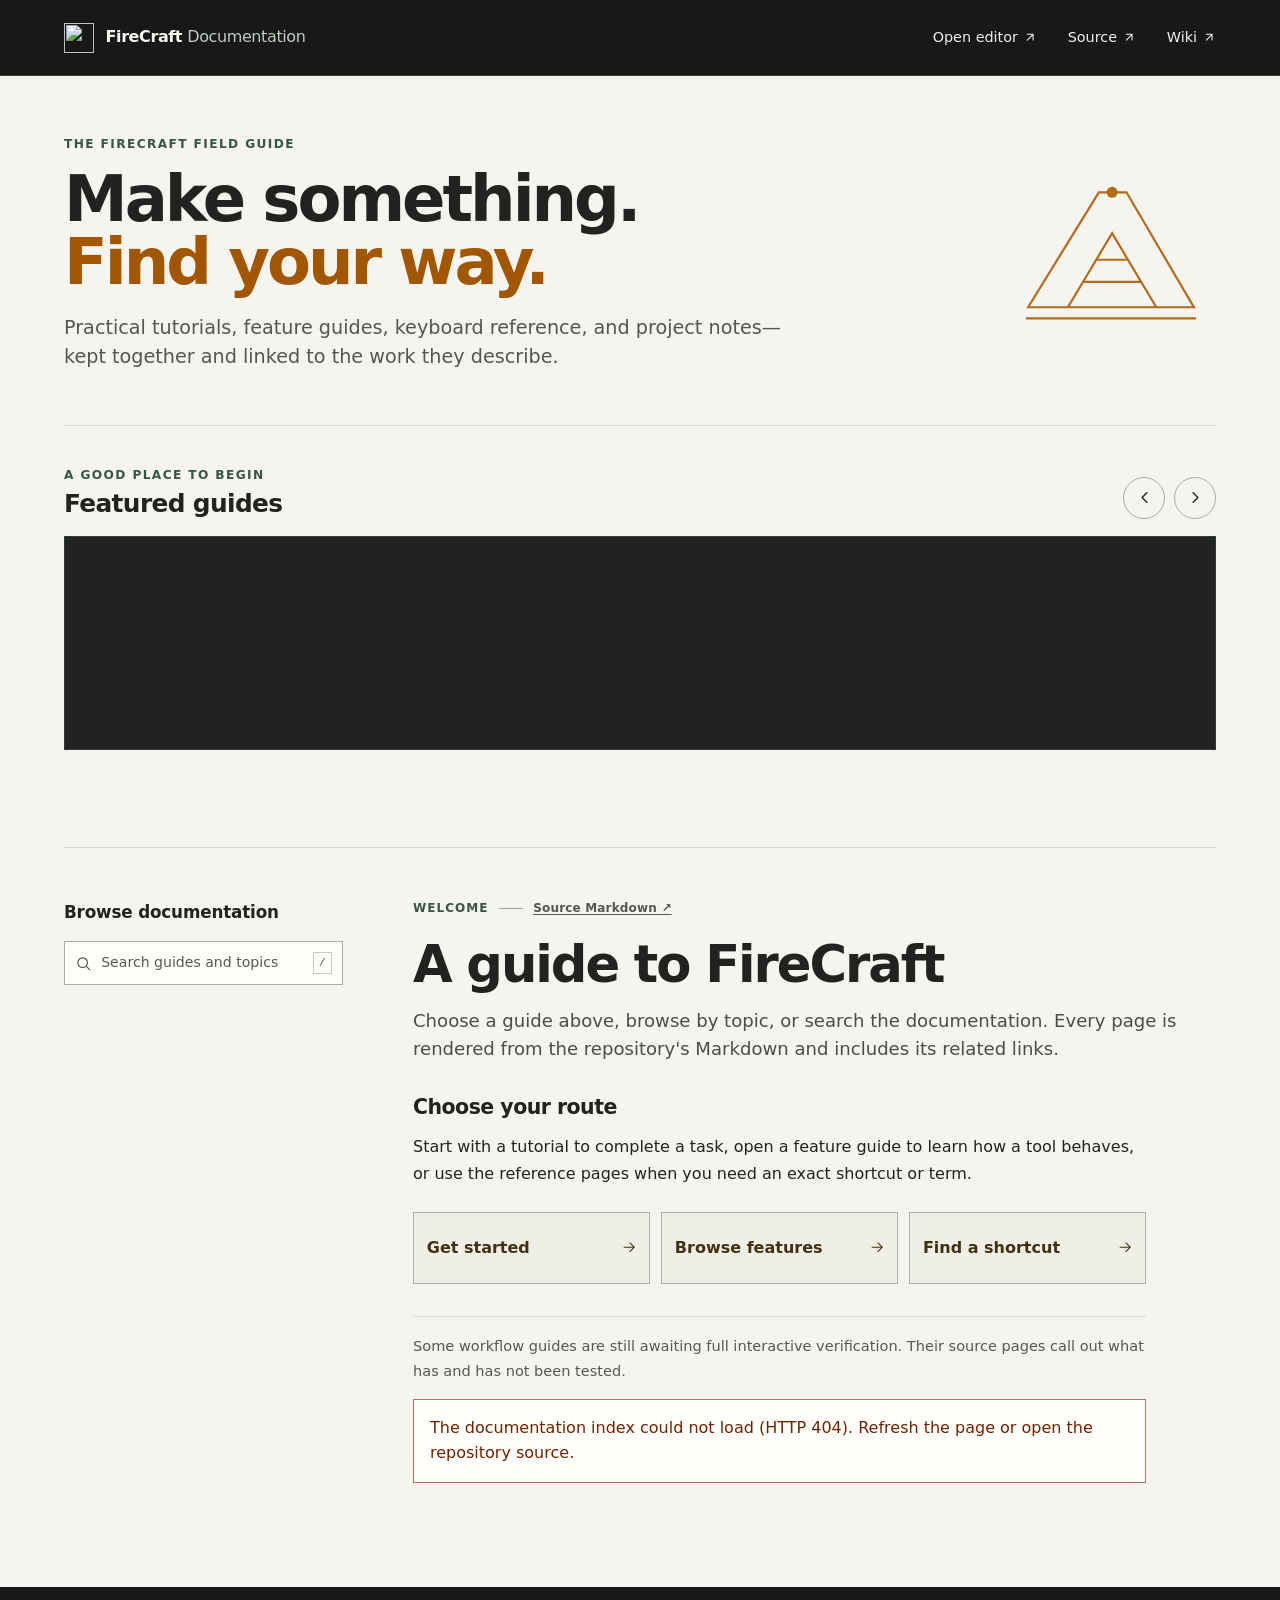
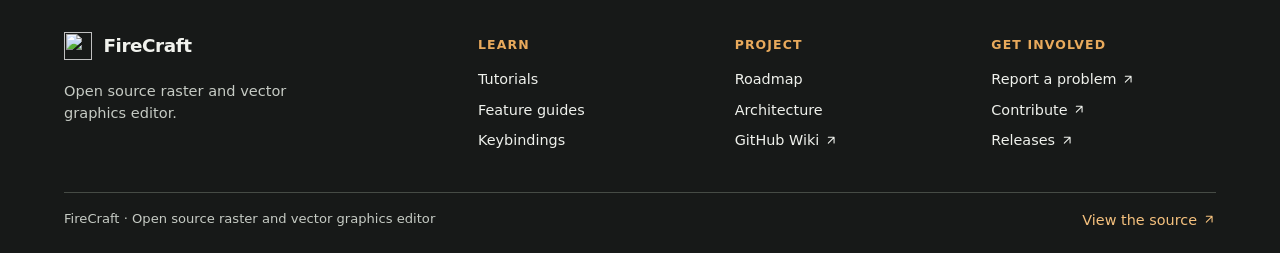
==== docs/site/index.html @ 90341ab9 "feat(docs): publish searchable documentation site" ====
<!doctype html>
<html lang="en">
<head>
  <meta charset="utf-8">
  <meta name="viewport" content="width=device-width, initial-scale=1">
  <meta name="theme-color" content="#171918">
  <meta name="description" content="Browse FireCraft tutorials, feature guides, reference, roadmap, and engineering documentation.">
  <title>FireCraft Documentation</title>
  <link rel="icon" href="../favicon.png" type="image/png">
  <link rel="stylesheet" href="site.css">
  <script type="module" src="site.js"></script>
</head>
<body>
  <a class="skip-link" href="#article">Skip to documentation</a>
  <header class="topbar">
    <a class="brand" href="./" aria-label="FireCraft Documentation home">
      <img src="../favicon.png" alt="" width="30" height="30">
      <span>FireCraft <span class="brand-light">Documentation</span></span>
    </a>
    <nav class="top-links" aria-label="Main navigation">
      <a href="../">Open editor <svg class="arrow-icon" viewBox="0 0 20 20" aria-hidden="true"><path d="M6 14 14 6M6 6h8v8"/></svg></a>
      <a href="https://github.com/aliasfoxkde/FireCraft-CraftAnything-Experiment">Source <svg class="arrow-icon" viewBox="0 0 20 20" aria-hidden="true"><path d="M6 14 14 6M6 6h8v8"/></svg></a>
      <a href="https://github.com/aliasfoxkde/FireCraft-CraftAnything-Experiment/wiki">Wiki <svg class="arrow-icon" viewBox="0 0 20 20" aria-hidden="true"><path d="M6 14 14 6M6 6h8v8"/></svg></a>
    </nav>
  </header>

  <main>
    <section class="intro" aria-labelledby="page-title">
      <div class="intro-copy">
        <p class="eyebrow">The FireCraft field guide</p>
        <h1 id="page-title">Make something.<br><span>Find your way.</span></h1>
        <p class="intro-lede">Practical tutorials, feature guides, keyboard reference, and project notes—kept together and linked to the work they describe.</p>
      </div>
      <div class="intro-mark" aria-hidden="true">
        <svg viewBox="0 0 190 150" role="presentation">
          <path d="M20 126 84 22h25l61 104H20Z" fill="none" stroke="currentColor" stroke-width="2"/>
          <path d="m56 126 40-67 40 67M70 103h52M82 83h29" fill="none" stroke="currentColor" stroke-width="2"/>
          <circle cx="96" cy="22" r="5" fill="currentColor"/>
          <path d="M18 136h154" stroke="currentColor" stroke-width="2"/>
        </svg>
      </div>
    </section>

    <section class="featured" aria-labelledby="featured-title">
      <div class="section-heading">
        <div><p class="eyebrow">A good place to begin</p><h2 id="featured-title">Featured guides</h2></div>
        <div class="carousel-controls" aria-label="Featured guide controls">
          <button id="previous-slide" class="round-button" type="button" aria-label="Previous featured guide">
            <svg viewBox="0 0 24 24" aria-hidden="true"><path d="m15 18-6-6 6-6"/></svg>
          </button>
          <button id="next-slide" class="round-button" type="button" aria-label="Next featured guide">
            <svg viewBox="0 0 24 24" aria-hidden="true"><path d="m9 18 6-6-6-6"/></svg>
          </button>
        </div>
      </div>
      <div class="carousel" id="featured-carousel" tabindex="0" aria-roledescription="carousel" aria-label="Featured documentation">
        <div class="slide-stage" id="slide-stage" aria-live="polite" aria-atomic="true"></div>
        <div class="carousel-footer">
          <div id="slide-dots" class="slide-dots" aria-label="Choose featured guide"></div>
          <span id="slide-count" class="slide-count"></span>
        </div>
      </div>
    </section>

    <div class="docs-layout">
      <aside class="sidebar" aria-label="Documentation navigation">
        <div class="sidebar-heading"><h2>Browse documentation</h2><span id="page-total" class="page-total"></span></div>
        <label class="search-box" for="doc-search">
          <svg viewBox="0 0 24 24" aria-hidden="true"><circle cx="10.8" cy="10.8" r="6.8"/><path d="m16 16 5 5"/></svg>
          <input id="doc-search" type="search" placeholder="Search guides and topics" autocomplete="off">
          <kbd>/</kbd>
        </label>
        <nav id="doc-navigation" class="doc-navigation" aria-label="Documentation pages"></nav>
        <p id="empty-search" class="empty-search" hidden>No pages match that search. Try a feature name or browse a section.</p>
      </aside>

      <article id="article" class="article" tabindex="-1" aria-labelledby="article-title">
        <div class="article-meta"><span id="article-section">Welcome</span><span class="meta-rule"></span><a id="article-source" href="https://github.com/aliasfoxkde/FireCraft-CraftAnything-Experiment/blob/main/docs/README.md" target="_blank" rel="noopener noreferrer">Source Markdown ↗</a></div>
        <h2 id="article-title">A guide to FireCraft</h2>
        <p class="article-lede">Choose a guide above, browse by topic, or search the documentation. Every page is rendered from the repository's Markdown and includes its related links.</p>
        <div id="article-content" class="prose welcome-content">
          <h3>Choose your route</h3>
          <p>Start with a tutorial to complete a task, open a feature guide to learn how a tool behaves, or use the reference pages when you need an exact shortcut or term.</p>
          <div class="welcome-links">
            <a href="#doc=docs/tutorials/getting-started.md" data-doc="docs/tutorials/getting-started.md">Get started <svg class="arrow-icon" viewBox="0 0 20 20" aria-hidden="true"><path d="M3 10h14m-6-6 6 6-6 6"/></svg></a>
            <a href="#doc=docs/features/README.md" data-doc="docs/features/README.md">Browse features <svg class="arrow-icon" viewBox="0 0 20 20" aria-hidden="true"><path d="M3 10h14m-6-6 6 6-6 6"/></svg></a>
            <a href="#doc=docs/tutorials/keybindings.md" data-doc="docs/tutorials/keybindings.md">Find a shortcut <svg class="arrow-icon" viewBox="0 0 20 20" aria-hidden="true"><path d="M3 10h14m-6-6 6 6-6 6"/></svg></a>
          </div>
          <p class="source-note">Some workflow guides are still awaiting full interactive verification. Their source pages call out what has and has not been tested.</p>
        </div>
        <div id="article-loading" class="article-loading" role="status" hidden>Loading this page…</div>
        <div id="article-error" class="article-error" role="alert" hidden>This page did not load. Use the source link to open it on GitHub.</div>
      </article>
    </div>
  </main>

  <footer class="footer">
    <div class="footer-main">
      <div class="footer-brand"><a class="brand" href="./"><img src="../favicon.png" alt="" width="28" height="28"><span>FireCraft</span></a><p>Open source raster and vector graphics editor.</p></div>
      <div class="footer-column"><h2>Learn</h2><a href="#doc=docs/tutorials/README.md" data-doc="docs/tutorials/README.md">Tutorials</a><a href="#doc=docs/features/README.md" data-doc="docs/features/README.md">Feature guides</a><a href="#doc=docs/tutorials/keybindings.md" data-doc="docs/tutorials/keybindings.md">Keybindings</a></div>
      <div class="footer-column"><h2>Project</h2><a href="#doc=docs/PRODUCT_ROADMAP.md" data-doc="docs/PRODUCT_ROADMAP.md">Roadmap</a><a href="#doc=docs/architecture.md" data-doc="docs/architecture.md">Architecture</a><a href="https://github.com/aliasfoxkde/FireCraft-CraftAnything-Experiment/wiki">GitHub Wiki <svg class="arrow-icon" viewBox="0 0 20 20" aria-hidden="true"><path d="M6 14 14 6M6 6h8v8"/></svg></a></div>
      <div class="footer-column"><h2>Get involved</h2><a href="https://github.com/aliasfoxkde/FireCraft-CraftAnything-Experiment/issues/new/choose">Report a problem <svg class="arrow-icon" viewBox="0 0 20 20" aria-hidden="true"><path d="M6 14 14 6M6 6h8v8"/></svg></a><a href="https://github.com/aliasfoxkde/FireCraft-CraftAnything-Experiment/blob/main/.github/CONTRIBUTING.md">Contribute <svg class="arrow-icon" viewBox="0 0 20 20" aria-hidden="true"><path d="M6 14 14 6M6 6h8v8"/></svg></a><a href="https://github.com/aliasfoxkde/FireCraft-CraftAnything-Experiment/releases">Releases <svg class="arrow-icon" viewBox="0 0 20 20" aria-hidden="true"><path d="M6 14 14 6M6 6h8v8"/></svg></a></div>
    </div>
    <div class="footer-bottom"><span>FireCraft · Open source raster and vector graphics editor</span><a href="https://github.com/aliasfoxkde/FireCraft-CraftAnything-Experiment">View the source <svg class="arrow-icon" viewBox="0 0 20 20" aria-hidden="true"><path d="M6 14 14 6M6 6h8v8"/></svg></a></div>
  </footer>
</body>
</html>
---- docs/site/site.css ----
:root {
  color-scheme: light;
  --ink: #202320;
  --ink-muted: #515851;
  --paper: #f5f4ef;
  --surface: #fffefa;
  --line: #d7dad3;
  --line-strong: #a9b0a6;
  --charcoal: #171918;
  --charcoal-raised: #202321;
  --orange: #f2a23a;
  --orange-ink: #633700;
  --green: #365647;
  --focus: #824900;
  --measure: 72ch;
  font: 16px/1.55 Inter, ui-sans-serif, system-ui, -apple-system, BlinkMacSystemFont, "Segoe UI", sans-serif;
  background: var(--paper);
  color: var(--ink);
  font-synthesis: none;
  text-rendering: optimizeLegibility;
  -webkit-font-smoothing: antialiased;
}

* { box-sizing: border-box; }
body { margin: 0; min-width: 320px; }
a { color: inherit; text-decoration-thickness: .08em; text-underline-offset: .2em; }
a:hover { color: var(--orange-ink); }
button, input { font: inherit; }
button { color: inherit; }
::selection { background: #f4bd72; color: #1b1d1a; }
:focus-visible { outline: 3px solid var(--focus); outline-offset: 3px; }
.topbar :focus-visible, .footer :focus-visible { outline-color: #ffc06f; }
svg { display: block; }
.arrow-icon { display: inline-block; width: .9rem; height: .9rem; vertical-align: -.13em; fill: none; stroke: currentColor; stroke-width: 1.5; stroke-linecap: round; stroke-linejoin: round; }

.skip-link { position: fixed; z-index: 20; left: 1rem; top: 1rem; transform: translateY(-180%); padding: .7rem 1rem; background: var(--surface); color: var(--ink); }
.skip-link:focus { transform: translateY(0); }
.topbar { min-height: 76px; padding: 0 clamp(1.25rem, 5vw, 5rem); display: flex; align-items: center; justify-content: space-between; gap: 2rem; background: var(--charcoal); color: #f7f7f2; border-bottom: 1px solid #3a3f3a; }
.brand { display: inline-flex; align-items: center; gap: .72rem; color: inherit; font-weight: 730; letter-spacing: -.025em; text-decoration: none; }
.brand img { display: block; object-fit: contain; }
.brand-light { color: #c3c9c0; font-weight: 440; }
.top-links { display: flex; align-items: center; gap: clamp(1rem, 2.4vw, 2.25rem); font-size: .9rem; }
.top-links a { color: #eff1ec; text-decoration: none; }
.top-links a:hover, .footer a:hover { color: var(--orange); }
.top-links span { color: #b7c0b5; font-size: .8em; }

main { width: min(1440px, 100%); margin: 0 auto; padding: 0 clamp(1.25rem, 5vw, 5rem) 5.5rem; }
.intro { min-height: 330px; display: flex; align-items: center; justify-content: space-between; gap: 2rem; border-bottom: 1px solid var(--line); }
.intro-copy { max-width: 830px; padding: 3.7rem 0 3.3rem; }
.eyebrow { margin: 0 0 .85rem; color: var(--green); font-size: .76rem; font-weight: 720; letter-spacing: .115em; text-transform: uppercase; }
h1, h2, h3, p { margin-top: 0; }
h1 { margin-bottom: 1.15rem; font-size: clamp(2.75rem, 5vw, 4.5rem); line-height: .99; letter-spacing: -.047em; font-weight: 730; }
h1 span { color: #a25600; }
.intro-lede { max-width: 62ch; margin-bottom: 0; color: var(--ink-muted); font-size: clamp(1.05rem, 1.5vw, 1.2rem); }
.intro-mark { flex: 0 0 min(23%, 210px); color: #b56b1c; }
.intro-mark svg { width: 100%; height: auto; }

.featured { padding: 2.5rem 0 3.3rem; border-bottom: 1px solid var(--line); }
.section-heading { display: flex; justify-content: space-between; align-items: end; gap: 1rem; margin-bottom: 1.1rem; }
.section-heading .eyebrow { margin-bottom: .25rem; }
.section-heading h2 { margin: 0; font-size: 1.55rem; line-height: 1.2; letter-spacing: -.025em; }
.carousel-controls { display: flex; gap: .55rem; }
.round-button { display: grid; place-items: center; width: 42px; height: 42px; padding: 0; border: 1px solid var(--line-strong); border-radius: 50%; background: transparent; cursor: pointer; transition: background-color 140ms ease-out, border-color 140ms ease-out, transform 140ms ease-out; }
.round-button:hover { transform: translateY(-1px); background: #ece9df; border-color: #747c71; }
.round-button svg { width: 19px; fill: none; stroke: currentColor; stroke-width: 1.8; stroke-linecap: round; stroke-linejoin: round; }
.carousel { padding: 0; }
.slide-stage { min-height: 214px; overflow: hidden; border: 1px solid #343a34; background: var(--charcoal-raised); color: #f5f4ef; }
.slide { min-height: 212px; display: grid; grid-template-columns: minmax(150px, 25%) 1fr minmax(130px, 18%); align-items: center; gap: clamp(1.2rem, 4vw, 4rem); padding: clamp(1.4rem, 4vw, 2.7rem); animation: settle-in 220ms cubic-bezier(.2,.8,.2,1) both; }
.slide-symbol { display: grid; place-items: center; width: 100%; min-height: 150px; border: 1px solid #51594f; color: var(--orange); background: #282c29; }
.slide-symbol svg { width: min(82px, 40%); fill: none; stroke: currentColor; stroke-width: 1.5; stroke-linecap: round; stroke-linejoin: round; }
.slide-copy { max-width: 57ch; }
.slide-copy .slide-kind { margin-bottom: .5rem; color: #e9a64c; font-size: .75rem; font-weight: 680; letter-spacing: .1em; text-transform: uppercase; }
.slide-copy h3 { margin: 0 0 .55rem; font-size: clamp(1.35rem, 2.6vw, 2rem); letter-spacing: -.028em; line-height: 1.16; }
.slide-copy p { max-width: 54ch; margin: 0; color: #d0d5ce; }
.slide-link { display: inline-flex; justify-self: end; align-items: center; gap: .7rem; min-height: 46px; padding: .7rem .95rem; border: 1px solid #dca358; color: #ffe3bd; font-weight: 670; text-decoration: none; white-space: nowrap; }
.slide-link:hover { color: white; background: #754719; }
.carousel-footer { display: flex; align-items: center; justify-content: space-between; min-height: 44px; }
.slide-dots { display: flex; gap: .65rem; align-items: center; }
.slide-dot { width: 11px; height: 11px; padding: 0; border: 1px solid #737a70; border-radius: 50%; background: transparent; cursor: pointer; }
.slide-dot[aria-current="true"] { width: 27px; border-radius: 20px; border-color: #965300; background: #965300; }
.slide-count { color: #575e56; font-size: .82rem; font-variant-numeric: tabular-nums; }
@keyframes settle-in { from { opacity: .58; transform: translateX(9px); } to { opacity: 1; transform: translateX(0); } }

.docs-layout { display: grid; grid-template-columns: minmax(235px, 285px) minmax(0, 1fr); gap: clamp(2rem, 5vw, 5.3rem); align-items: start; padding: 3.2rem 0 1rem; }
.sidebar { position: sticky; top: 1rem; min-width: 0; max-height: calc(100vh - 2rem); overflow: auto; padding-right: .35rem; scrollbar-color: #a2a89e transparent; scrollbar-width: thin; }
.sidebar-heading { display: flex; align-items: baseline; justify-content: space-between; gap: .5rem; margin: 0 0 1rem; }
.sidebar-heading h2 { margin: 0; font-size: 1.05rem; letter-spacing: -.01em; }
.page-total { color: var(--ink-muted); font-size: .78rem; white-space: nowrap; }
.search-box { display: flex; align-items: center; gap: .55rem; min-height: 44px; margin-bottom: 1.35rem; padding: .4rem .65rem; border: 1px solid var(--line-strong); background: var(--surface); }
.search-box:focus-within { border-color: #7a4b15; box-shadow: 0 0 0 2px #d9a45e; }
.search-box svg { width: 17px; flex: 0 0 17px; fill: none; stroke: #525a51; stroke-width: 1.7; stroke-linecap: round; }
.search-box input { min-width: 0; width: 100%; padding: 0; border: 0; outline: 0; background: transparent; color: var(--ink); font-size: .88rem; }
.search-box input::placeholder { color: #535a53; opacity: 1; }
.search-box kbd { padding: .08rem .33rem; border: 1px solid #c7cbc2; color: #535a53; font-size: .72rem; }
.nav-section { margin-bottom: 1.3rem; }
.nav-section h3 { margin: 0 0 .4rem; padding: 0 .35rem; color: #4b574a; font-size: .73rem; font-weight: 740; letter-spacing: .095em; text-transform: uppercase; }
.nav-section ul { display: grid; gap: .12rem; margin: 0; padding: 0; list-style: none; }
.nav-section a { display: block; padding: .38rem .48rem; border-radius: 2px; color: #343a34; font-size: .88rem; line-height: 1.4; text-decoration: none; }
.nav-section a:hover { background: #e8e7df; color: #633700; }
.nav-section a[aria-current="page"] { background: #e9e3d7; color: #542e00; font-weight: 700; }
.empty-search { margin: .5rem 0; color: #515851; font-size: .9rem; }

.article { min-width: 0; min-height: 520px; }
.article-meta { display: flex; align-items: center; gap: .65rem; margin-bottom: 1.2rem; color: var(--green); font-size: .75rem; font-weight: 700; letter-spacing: .085em; text-transform: uppercase; }
.meta-rule { width: 24px; height: 1px; background: #9aa298; }
.article-meta #article-source { color: #505850; font-weight: 550; letter-spacing: .015em; text-decoration: underline; text-decoration-thickness: .06em; text-underline-offset: .18em; text-transform: none; }
.article > h2 { max-width: 22ch; margin: 0 0 1rem; font-size: clamp(2rem, 4vw, 3.6rem); line-height: 1.06; letter-spacing: -.04em; }
.article-lede { max-width: var(--measure); margin-bottom: 2rem; color: #484f48; font-size: 1.13rem; }
.prose { max-width: var(--measure); font-size: 1rem; line-height: 1.72; }
.prose > :first-child { margin-top: 0; }
.prose h1, .prose h2, .prose h3, .prose h4 { margin: 2.25em 0 .6em; line-height: 1.22; letter-spacing: -.025em; }
.prose h1 { font-size: 2.1rem; }
.prose h2 { font-size: 1.65rem; }
.prose h3 { font-size: 1.28rem; }
.prose h4 { font-size: 1.08rem; }
.prose p, .prose ul, .prose ol, .prose blockquote, .prose table, .prose pre { margin: 0 0 1.15em; }
.prose ul, .prose ol { padding-left: 1.4em; }
.prose li { padding-left: .2em; margin: .28em 0; }
.prose li::marker { color: #784500; }
.prose a { color: #653700; text-decoration-thickness: .08em; }
.prose a:hover { color: #9b5000; }
.prose blockquote { margin-left: 0; padding: .2rem 0 .2rem 1rem; border-left: 2px solid #899387; color: #454d46; }
.prose code { padding: .1em .28em; border: 1px solid #deded7; background: #eeede7; font-family: ui-monospace, SFMono-Regular, Consolas, monospace; font-size: .89em; overflow-wrap: anywhere; }
.prose pre { max-width: 100%; overflow: auto; padding: 1rem 1.15rem; background: #202421; color: #f3f3ed; scrollbar-color: #626b61 #282d29; }
.prose pre code { padding: 0; border: 0; background: transparent; color: inherit; }
.prose table { display: block; width: 100%; overflow: auto; border-collapse: collapse; font-size: .9rem; }
.prose th, .prose td { padding: .58rem .7rem; border: 1px solid #bfc4bb; text-align: left; vertical-align: top; }
.prose th { background: #e8e9e2; }
.prose hr { margin: 2rem 0; border: 0; border-top: 1px solid var(--line-strong); }
.prose img { max-width: 100%; height: auto; }
.article-loading, .article-error { max-width: var(--measure); padding: 1rem; border: 1px solid var(--line-strong); background: var(--surface); }
.article-error { color: #702300; border-color: #ad785f; }
.welcome-content h3 { margin-top: 0; }
.welcome-links { display: grid; grid-template-columns: repeat(3, 1fr); gap: .7rem; margin: 1.5rem 0 2rem; }
.welcome-links a { display: flex; min-height: 72px; align-items: center; justify-content: space-between; gap: .5rem; padding: .8rem; border: 1px solid var(--line-strong); color: #42320f; background: #efeee7; font-weight: 650; text-decoration: none; }
.welcome-links a:hover { background: #e7dcc7; }
.welcome-links span { color: #794500; }
.source-note { padding-top: 1rem; border-top: 1px solid var(--line); color: #525a52; font-size: .91rem; }

.footer { padding: 2.8rem clamp(1.25rem, 5vw, 5rem) 1rem; background: var(--charcoal); color: #f1f2ed; }
.footer-main, .footer-bottom { width: min(1340px, 100%); margin: 0 auto; }
.footer-main { display: grid; grid-template-columns: minmax(230px, 1.7fr) repeat(3, minmax(140px, 1fr)); gap: 2rem; padding-bottom: 2.5rem; }
.footer-brand .brand { font-size: 1.15rem; }
.footer-brand p { max-width: 27ch; margin: .75rem 0 0; color: #c6cbc4; font-size: .91rem; }
.footer-column { display: flex; flex-direction: column; align-items: start; gap: .52rem; }
.footer-column h2 { margin: .2rem 0 .35rem; color: #e9aa5c; font-size: .78rem; letter-spacing: .09em; text-transform: uppercase; }
.footer-column a, .footer-bottom a { color: #eff1ec; font-size: .9rem; text-decoration: none; }
.footer-bottom { display: flex; justify-content: space-between; gap: 1rem; padding: 1rem 0 .35rem; border-top: 1px solid #464b45; color: #c6cbc4; font-size: .82rem; }
.footer-bottom a { color: #f5c17e; }

@media (max-width: 900px) {
  .intro { min-height: 290px; }
  .intro-mark { flex-basis: 22%; }
  .slide { grid-template-columns: 130px 1fr; gap: 1.3rem; }
  .slide-symbol { min-height: 125px; }
  .slide-link { grid-column: 2; justify-self: start; }
  .docs-layout { grid-template-columns: minmax(205px, 250px) minmax(0, 1fr); gap: 2rem; }
}
@media (max-width: 680px) {
  .topbar { min-height: 66px; padding: 0 1rem; gap: 1rem; }
  .brand { gap: .5rem; font-size: .91rem; }
  .brand img { width: 25px; height: 25px; }
  .top-links { gap: .8rem; font-size: .78rem; }
  .top-links a:first-child { display: none; }
  main { padding: 0 1rem 3.5rem; }
  .intro { min-height: 0; }
  .intro-copy { padding: 3rem 0; }
  .intro-mark { display: none; }
  h1 { font-size: clamp(2.65rem, 12vw, 4rem); }
  .featured { padding: 2rem 0 2.4rem; }
  .section-heading h2 { font-size: 1.35rem; }
  .slide { min-height: 0; grid-template-columns: 1fr; gap: 1rem; padding: 1rem; }
  .slide-symbol { display: none; }
  .slide-link { grid-column: 1; }
  .docs-layout { display: flex; flex-direction: column; gap: 1.8rem; padding-top: 2rem; }
  .sidebar { position: static; width: 100%; max-height: 390px; padding: 0 0 .5rem; border-bottom: 1px solid var(--line); }
  .nav-section ul { grid-template-columns: repeat(2, minmax(0, 1fr)); }
  .article { min-height: 360px; }
  .article > h2 { font-size: clamp(2rem, 9vw, 3rem); }
  .welcome-links { grid-template-columns: 1fr; }
  .footer { padding: 2.2rem 1rem 1rem; }
  .footer-main { grid-template-columns: repeat(2, minmax(0, 1fr)); gap: 1.8rem 1rem; }
  .footer-brand { grid-column: 1 / -1; }
  .footer-bottom { flex-direction: column; }
}
@media (prefers-reduced-motion: reduce) {
  *, *::before, *::after { scroll-behavior: auto !important; animation-duration: .01ms !important; animation-iteration-count: 1 !important; transition-duration: .01ms !important; }
}
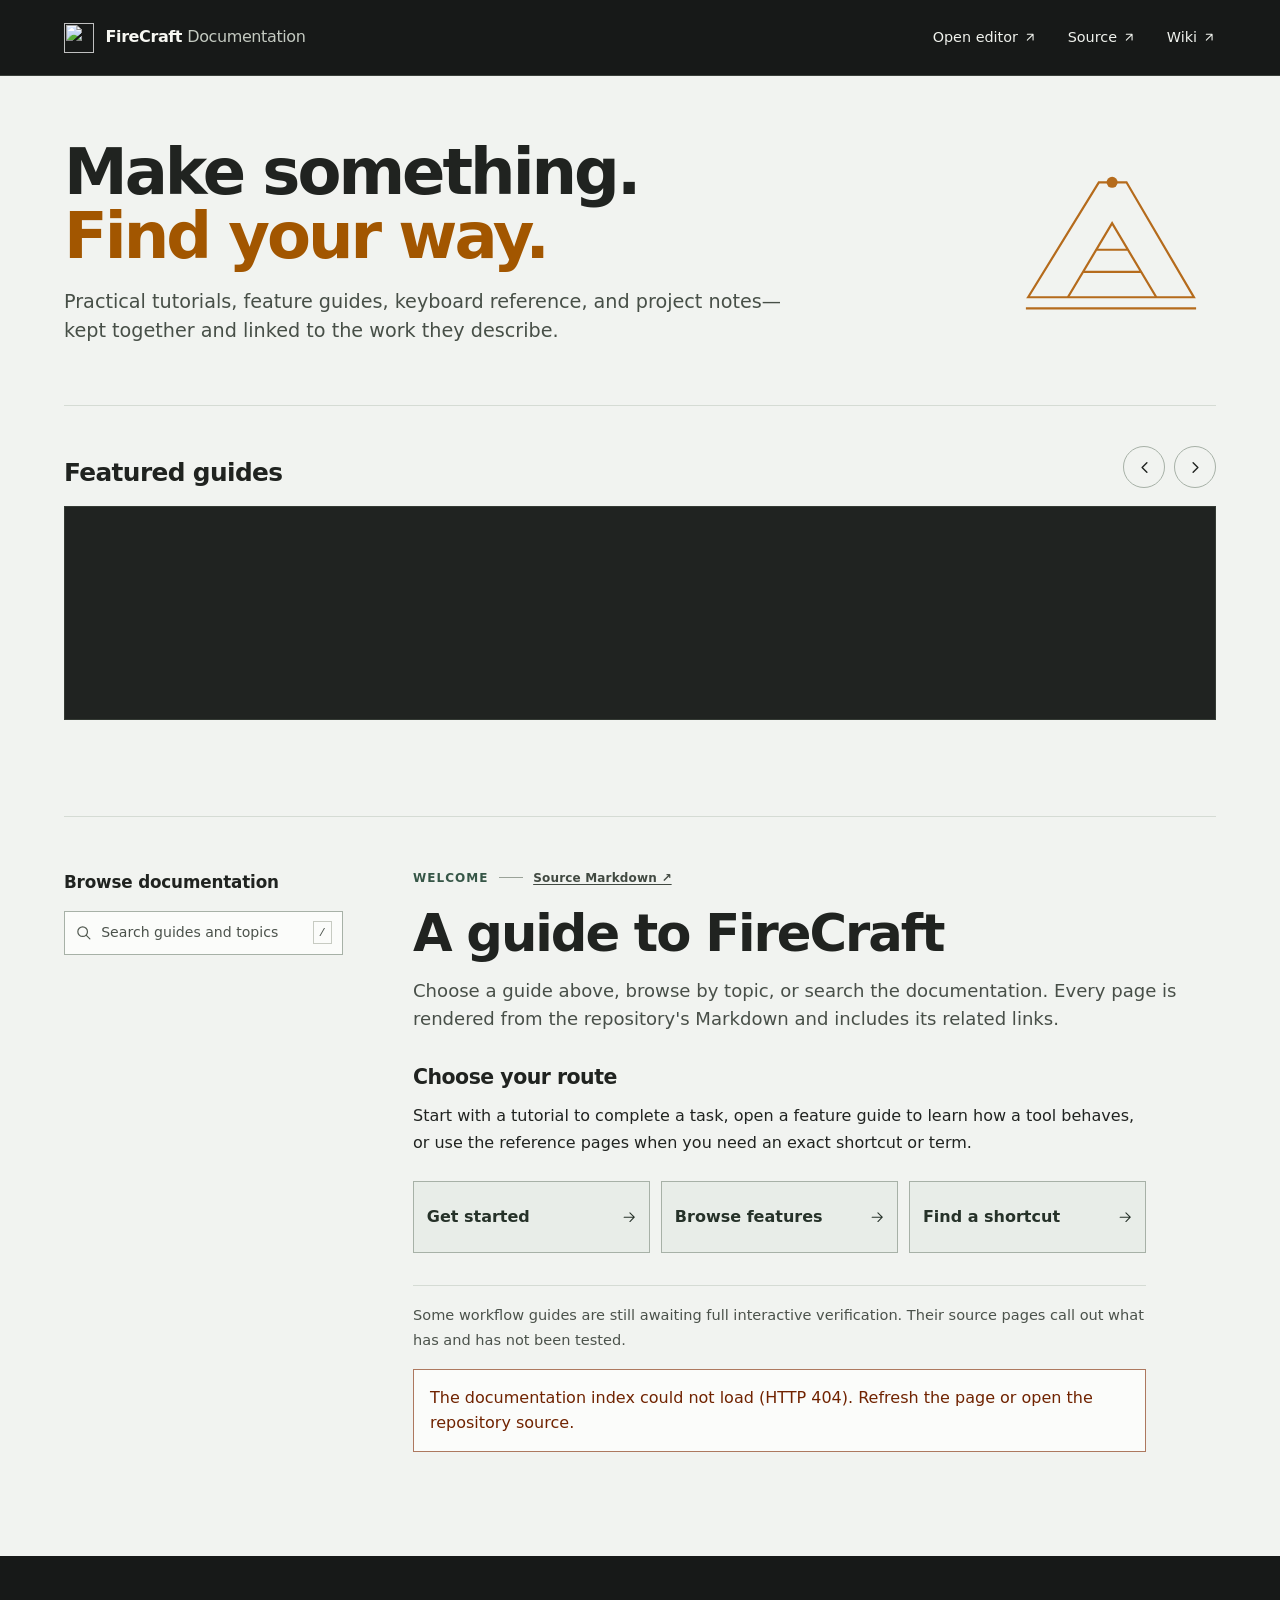
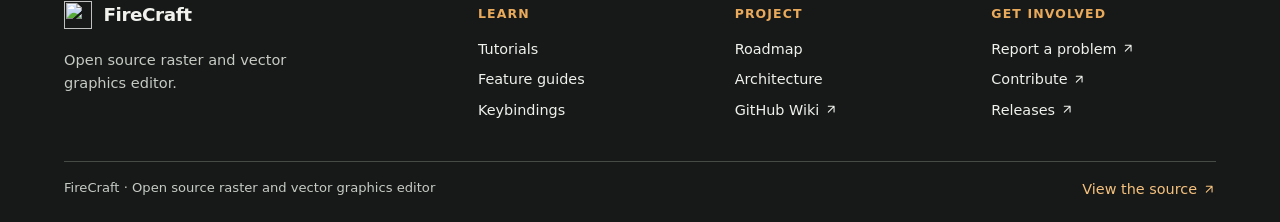
==== commit 34f88387: "docs: refine documentation site visual direction" ====
--- a/docs/site/index.html
+++ b/docs/site/index.html
@@ -27,7 +27,6 @@
   <main>
     <section class="intro" aria-labelledby="page-title">
       <div class="intro-copy">
-        <p class="eyebrow">The FireCraft field guide</p>
         <h1 id="page-title">Make something.<br><span>Find your way.</span></h1>
         <p class="intro-lede">Practical tutorials, feature guides, keyboard reference, and project notes—kept together and linked to the work they describe.</p>
       </div>
@@ -43,7 +42,7 @@
 
     <section class="featured" aria-labelledby="featured-title">
       <div class="section-heading">
-        <div><p class="eyebrow">A good place to begin</p><h2 id="featured-title">Featured guides</h2></div>
+        <h2 id="featured-title">Featured guides</h2>
         <div class="carousel-controls" aria-label="Featured guide controls">
           <button id="previous-slide" class="round-button" type="button" aria-label="Previous featured guide">
             <svg viewBox="0 0 24 24" aria-hidden="true"><path d="m15 18-6-6 6-6"/></svg>
--- a/docs/site/site.css
+++ b/docs/site/site.css
@@ -1,11 +1,11 @@
 :root {
   color-scheme: light;
   --ink: #202320;
-  --ink-muted: #515851;
-  --paper: #f5f4ef;
-  --surface: #fffefa;
-  --line: #d7dad3;
-  --line-strong: #a9b0a6;
+  --ink-muted: #474f47;
+  --paper: #f1f3f0;
+  --surface: #fbfcfa;
+  --line: #d5dbd4;
+  --line-strong: #a7b1a7;
   --charcoal: #171918;
   --charcoal-raised: #202321;
   --orange: #f2a23a;
@@ -13,7 +13,7 @@
   --green: #365647;
   --focus: #824900;
   --measure: 72ch;
-  font: 16px/1.55 Inter, ui-sans-serif, system-ui, -apple-system, BlinkMacSystemFont, "Segoe UI", sans-serif;
+  font: 16px/1.55 ui-sans-serif, system-ui, -apple-system, BlinkMacSystemFont, "Segoe UI", sans-serif;
   background: var(--paper);
   color: var(--ink);
   font-synthesis: none;
@@ -47,7 +47,6 @@
 main { width: min(1440px, 100%); margin: 0 auto; padding: 0 clamp(1.25rem, 5vw, 5rem) 5.5rem; }
 .intro { min-height: 330px; display: flex; align-items: center; justify-content: space-between; gap: 2rem; border-bottom: 1px solid var(--line); }
 .intro-copy { max-width: 830px; padding: 3.7rem 0 3.3rem; }
-.eyebrow { margin: 0 0 .85rem; color: var(--green); font-size: .76rem; font-weight: 720; letter-spacing: .115em; text-transform: uppercase; }
 h1, h2, h3, p { margin-top: 0; }
 h1 { margin-bottom: 1.15rem; font-size: clamp(2.75rem, 5vw, 4.5rem); line-height: .99; letter-spacing: -.047em; font-weight: 730; }
 h1 span { color: #a25600; }
@@ -57,11 +56,10 @@
 
 .featured { padding: 2.5rem 0 3.3rem; border-bottom: 1px solid var(--line); }
 .section-heading { display: flex; justify-content: space-between; align-items: end; gap: 1rem; margin-bottom: 1.1rem; }
-.section-heading .eyebrow { margin-bottom: .25rem; }
 .section-heading h2 { margin: 0; font-size: 1.55rem; line-height: 1.2; letter-spacing: -.025em; }
 .carousel-controls { display: flex; gap: .55rem; }
 .round-button { display: grid; place-items: center; width: 42px; height: 42px; padding: 0; border: 1px solid var(--line-strong); border-radius: 50%; background: transparent; cursor: pointer; transition: background-color 140ms ease-out, border-color 140ms ease-out, transform 140ms ease-out; }
-.round-button:hover { transform: translateY(-1px); background: #ece9df; border-color: #747c71; }
+.round-button:hover { transform: translateY(-1px); background: #e4e9e3; border-color: #747c71; }
 .round-button svg { width: 19px; fill: none; stroke: currentColor; stroke-width: 1.8; stroke-linecap: round; stroke-linejoin: round; }
 .carousel { padding: 0; }
 .slide-stage { min-height: 214px; overflow: hidden; border: 1px solid #343a34; background: var(--charcoal-raised); color: #f5f4ef; }
@@ -78,7 +76,7 @@
 .slide-dots { display: flex; gap: .65rem; align-items: center; }
 .slide-dot { width: 11px; height: 11px; padding: 0; border: 1px solid #737a70; border-radius: 50%; background: transparent; cursor: pointer; }
 .slide-dot[aria-current="true"] { width: 27px; border-radius: 20px; border-color: #965300; background: #965300; }
-.slide-count { color: #575e56; font-size: .82rem; font-variant-numeric: tabular-nums; }
+.slide-count { color: #434b42; font-size: .82rem; font-variant-numeric: tabular-nums; }
 @keyframes settle-in { from { opacity: .58; transform: translateX(9px); } to { opacity: 1; transform: translateX(0); } }
 
 .docs-layout { display: grid; grid-template-columns: minmax(235px, 285px) minmax(0, 1fr); gap: clamp(2rem, 5vw, 5.3rem); align-items: start; padding: 3.2rem 0 1rem; }
@@ -90,20 +88,20 @@
 .search-box:focus-within { border-color: #7a4b15; box-shadow: 0 0 0 2px #d9a45e; }
 .search-box svg { width: 17px; flex: 0 0 17px; fill: none; stroke: #525a51; stroke-width: 1.7; stroke-linecap: round; }
 .search-box input { min-width: 0; width: 100%; padding: 0; border: 0; outline: 0; background: transparent; color: var(--ink); font-size: .88rem; }
-.search-box input::placeholder { color: #535a53; opacity: 1; }
-.search-box kbd { padding: .08rem .33rem; border: 1px solid #c7cbc2; color: #535a53; font-size: .72rem; }
+.search-box input::placeholder { color: #4b524b; opacity: 1; }
+.search-box kbd { padding: .08rem .33rem; border: 1px solid #c7cbc2; color: #4b524b; font-size: .72rem; }
 .nav-section { margin-bottom: 1.3rem; }
-.nav-section h3 { margin: 0 0 .4rem; padding: 0 .35rem; color: #4b574a; font-size: .73rem; font-weight: 740; letter-spacing: .095em; text-transform: uppercase; }
+.nav-section h3 { margin: 0 0 .4rem; padding: 0 .35rem; color: #3f4a3d; font-size: .73rem; font-weight: 740; letter-spacing: .095em; text-transform: uppercase; }
 .nav-section ul { display: grid; gap: .12rem; margin: 0; padding: 0; list-style: none; }
 .nav-section a { display: block; padding: .38rem .48rem; border-radius: 2px; color: #343a34; font-size: .88rem; line-height: 1.4; text-decoration: none; }
-.nav-section a:hover { background: #e8e7df; color: #633700; }
-.nav-section a[aria-current="page"] { background: #e9e3d7; color: #542e00; font-weight: 700; }
-.empty-search { margin: .5rem 0; color: #515851; font-size: .9rem; }
+.nav-section a:hover { background: #e5eae4; color: #633700; }
+.nav-section a[aria-current="page"] { background: #e2e9e1; color: #542e00; font-weight: 700; }
+.empty-search { margin: .5rem 0; color: #4b524b; font-size: .9rem; }
 
 .article { min-width: 0; min-height: 520px; }
 .article-meta { display: flex; align-items: center; gap: .65rem; margin-bottom: 1.2rem; color: var(--green); font-size: .75rem; font-weight: 700; letter-spacing: .085em; text-transform: uppercase; }
 .meta-rule { width: 24px; height: 1px; background: #9aa298; }
-.article-meta #article-source { color: #505850; font-weight: 550; letter-spacing: .015em; text-decoration: underline; text-decoration-thickness: .06em; text-underline-offset: .18em; text-transform: none; }
+.article-meta #article-source { color: #414941; font-weight: 550; letter-spacing: .015em; text-decoration: underline; text-decoration-thickness: .06em; text-underline-offset: .18em; text-transform: none; }
 .article > h2 { max-width: 22ch; margin: 0 0 1rem; font-size: clamp(2rem, 4vw, 3.6rem); line-height: 1.06; letter-spacing: -.04em; }
 .article-lede { max-width: var(--measure); margin-bottom: 2rem; color: #484f48; font-size: 1.13rem; }
 .prose { max-width: var(--measure); font-size: 1rem; line-height: 1.72; }
@@ -120,22 +118,22 @@
 .prose a { color: #653700; text-decoration-thickness: .08em; }
 .prose a:hover { color: #9b5000; }
 .prose blockquote { margin-left: 0; padding: .2rem 0 .2rem 1rem; border-left: 2px solid #899387; color: #454d46; }
-.prose code { padding: .1em .28em; border: 1px solid #deded7; background: #eeede7; font-family: ui-monospace, SFMono-Regular, Consolas, monospace; font-size: .89em; overflow-wrap: anywhere; }
+.prose code { padding: .1em .28em; border: 1px solid #d9dfd8; background: #e9ede8; font-family: ui-monospace, SFMono-Regular, Consolas, monospace; font-size: .89em; overflow-wrap: anywhere; }
 .prose pre { max-width: 100%; overflow: auto; padding: 1rem 1.15rem; background: #202421; color: #f3f3ed; scrollbar-color: #626b61 #282d29; }
 .prose pre code { padding: 0; border: 0; background: transparent; color: inherit; }
 .prose table { display: block; width: 100%; overflow: auto; border-collapse: collapse; font-size: .9rem; }
 .prose th, .prose td { padding: .58rem .7rem; border: 1px solid #bfc4bb; text-align: left; vertical-align: top; }
-.prose th { background: #e8e9e2; }
+.prose th { background: #e8ece7; }
 .prose hr { margin: 2rem 0; border: 0; border-top: 1px solid var(--line-strong); }
 .prose img { max-width: 100%; height: auto; }
 .article-loading, .article-error { max-width: var(--measure); padding: 1rem; border: 1px solid var(--line-strong); background: var(--surface); }
 .article-error { color: #702300; border-color: #ad785f; }
 .welcome-content h3 { margin-top: 0; }
 .welcome-links { display: grid; grid-template-columns: repeat(3, 1fr); gap: .7rem; margin: 1.5rem 0 2rem; }
-.welcome-links a { display: flex; min-height: 72px; align-items: center; justify-content: space-between; gap: .5rem; padding: .8rem; border: 1px solid var(--line-strong); color: #42320f; background: #efeee7; font-weight: 650; text-decoration: none; }
-.welcome-links a:hover { background: #e7dcc7; }
+.welcome-links a { display: flex; min-height: 72px; align-items: center; justify-content: space-between; gap: .5rem; padding: .8rem; border: 1px solid var(--line-strong); color: #263229; background: #e8ede8; font-weight: 650; text-decoration: none; }
+.welcome-links a:hover { background: #dce6dc; }
 .welcome-links span { color: #794500; }
-.source-note { padding-top: 1rem; border-top: 1px solid var(--line); color: #525a52; font-size: .91rem; }
+.source-note { padding-top: 1rem; border-top: 1px solid var(--line); color: #4b524b; font-size: .91rem; }
 
 .footer { padding: 2.8rem clamp(1.25rem, 5vw, 5rem) 1rem; background: var(--charcoal); color: #f1f2ed; }
 .footer-main, .footer-bottom { width: min(1340px, 100%); margin: 0 auto; }
